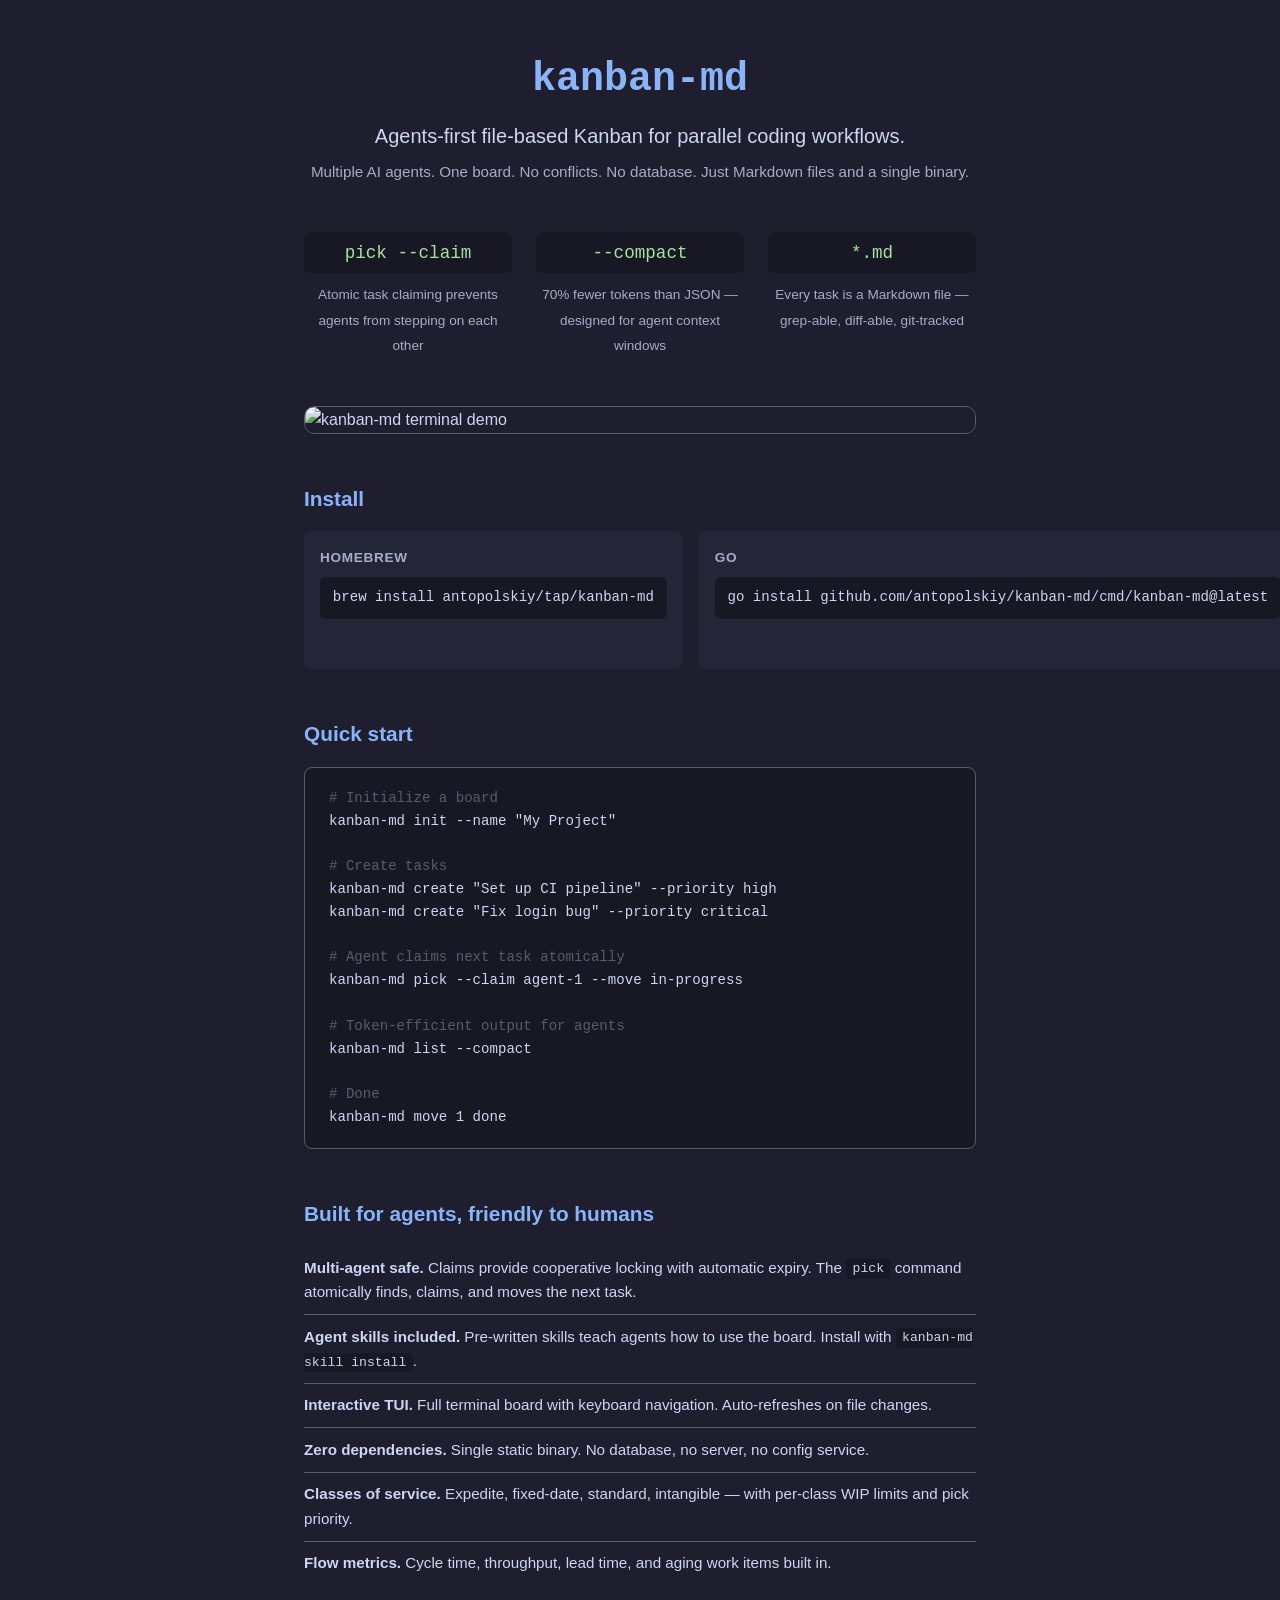
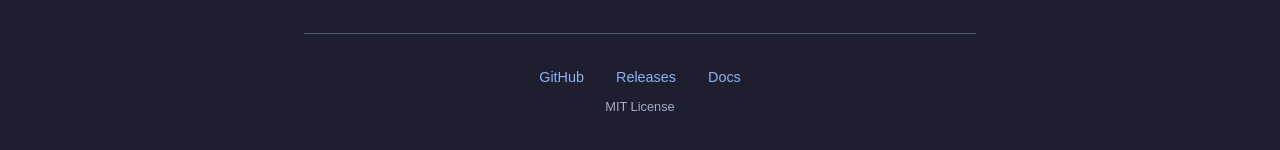
==== site/index.html @ ddca8ff3 "feat: add static landing page with GitHub Pages deployment Add a minimal static landing page (site/i" ====
<!DOCTYPE html>
<html lang="en">
<head>
  <meta charset="utf-8">
  <meta name="viewport" content="width=device-width, initial-scale=1">
  <title>kanban-md — Agents-first file-based Kanban</title>
  <meta name="description" content="A file-based Kanban CLI built for multi-agent workflows. Plain Markdown files, atomic claim operations, token-efficient output. No database, no server.">
  <meta property="og:title" content="kanban-md — Agents-first file-based Kanban">
  <meta property="og:description" content="A file-based Kanban CLI built for multi-agent workflows. Plain Markdown files, atomic claim operations, token-efficient output.">
  <meta property="og:type" content="website">
  <meta property="og:image" content="https://raw.githubusercontent.com/antopolskiy/kanban-md/main/assets/demo.gif">
  <link rel="stylesheet" href="style.css">
</head>
<body>
  <main>
    <section class="hero">
      <h1>kanban-md</h1>
      <p class="tagline">Agents-first file-based Kanban for parallel coding workflows.</p>
      <p class="sub">Multiple AI agents. One board. No conflicts. No database. Just Markdown files and a single binary.</p>
    </section>

    <section class="proof">
      <div class="proof-item">
        <code>pick --claim</code>
        <span>Atomic task claiming prevents agents from stepping on each other</span>
      </div>
      <div class="proof-item">
        <code>--compact</code>
        <span>70% fewer tokens than JSON — designed for agent context windows</span>
      </div>
      <div class="proof-item">
        <code>*.md</code>
        <span>Every task is a Markdown file — grep-able, diff-able, git-tracked</span>
      </div>
    </section>

    <section class="demo">
      <img src="https://raw.githubusercontent.com/antopolskiy/kanban-md/main/assets/demo.gif" alt="kanban-md terminal demo" loading="lazy">
    </section>

    <section class="install">
      <h2>Install</h2>
      <div class="install-methods">
        <div class="install-method">
          <h3>Homebrew</h3>
          <pre><code>brew install antopolskiy/tap/kanban-md</code></pre>
        </div>
        <div class="install-method">
          <h3>Go</h3>
          <pre><code>go install github.com/antopolskiy/kanban-md/cmd/kanban-md@latest</code></pre>
        </div>
        <div class="install-method">
          <h3>Binary</h3>
          <p><a href="https://github.com/antopolskiy/kanban-md/releases/latest">Download from Releases</a></p>
        </div>
      </div>
    </section>

    <section class="quickstart">
      <h2>Quick start</h2>
      <pre><code><span class="comment"># Initialize a board</span>
kanban-md init --name "My Project"

<span class="comment"># Create tasks</span>
kanban-md create "Set up CI pipeline" --priority high
kanban-md create "Fix login bug" --priority critical

<span class="comment"># Agent claims next task atomically</span>
kanban-md pick --claim agent-1 --move in-progress

<span class="comment"># Token-efficient output for agents</span>
kanban-md list --compact

<span class="comment"># Done</span>
kanban-md move 1 done</code></pre>
    </section>

    <section class="features">
      <h2>Built for agents, friendly to humans</h2>
      <ul>
        <li><strong>Multi-agent safe.</strong> Claims provide cooperative locking with automatic expiry. The <code>pick</code> command atomically finds, claims, and moves the next task.</li>
        <li><strong>Agent skills included.</strong> Pre-written skills teach agents how to use the board. Install with <code>kanban-md skill install</code>.</li>
        <li><strong>Interactive TUI.</strong> Full terminal board with keyboard navigation. Auto-refreshes on file changes.</li>
        <li><strong>Zero dependencies.</strong> Single static binary. No database, no server, no config service.</li>
        <li><strong>Classes of service.</strong> Expedite, fixed-date, standard, intangible — with per-class WIP limits and pick priority.</li>
        <li><strong>Flow metrics.</strong> Cycle time, throughput, lead time, and aging work items built in.</li>
      </ul>
    </section>

    <footer>
      <div class="links">
        <a href="https://github.com/antopolskiy/kanban-md">GitHub</a>
        <a href="https://github.com/antopolskiy/kanban-md/releases/latest">Releases</a>
        <a href="https://github.com/antopolskiy/kanban-md#commands">Docs</a>
      </div>
      <p class="license">MIT License</p>
    </footer>
  </main>
</body>
</html>
---- site/style.css ----
:root {
  --bg: #1e1e2e;
  --surface: #252538;
  --text: #cdd6f4;
  --text-dim: #a6adc8;
  --accent: #89b4fa;
  --accent-dim: #585b70;
  --green: #a6e3a1;
  --code-bg: #181825;
  --max-w: 720px;
}

* { margin: 0; padding: 0; box-sizing: border-box; }

body {
  font-family: -apple-system, BlinkMacSystemFont, "Segoe UI", Roboto, sans-serif;
  background: var(--bg);
  color: var(--text);
  line-height: 1.6;
}

main {
  max-width: var(--max-w);
  margin: 0 auto;
  padding: 3rem 1.5rem 2rem;
}

/* Hero */
.hero { text-align: center; margin-bottom: 3rem; }
.hero h1 {
  font-family: "JetBrains Mono", "SF Mono", "Fira Code", monospace;
  font-size: 2.5rem;
  color: var(--accent);
  margin-bottom: 0.5rem;
}
.tagline {
  font-size: 1.25rem;
  color: var(--text);
  margin-bottom: 0.5rem;
}
.sub {
  font-size: 0.95rem;
  color: var(--text-dim);
}

/* Proof strip */
.proof {
  display: flex;
  gap: 1.5rem;
  margin-bottom: 3rem;
}
.proof-item {
  flex: 1;
  text-align: center;
}
.proof-item code {
  display: block;
  font-family: "JetBrains Mono", "SF Mono", monospace;
  font-size: 1.1rem;
  color: var(--green);
  background: var(--code-bg);
  padding: 0.4rem 0.8rem;
  border-radius: 6px;
  margin-bottom: 0.5rem;
}
.proof-item span {
  font-size: 0.85rem;
  color: var(--text-dim);
}

/* Demo */
.demo {
  margin-bottom: 3rem;
  border-radius: 10px;
  overflow: hidden;
}
.demo img {
  width: 100%;
  display: block;
  border-radius: 10px;
  border: 1px solid var(--accent-dim);
}

/* Install */
.install { margin-bottom: 3rem; }
h2 {
  font-size: 1.3rem;
  color: var(--accent);
  margin-bottom: 1rem;
}
.install-methods {
  display: flex;
  gap: 1rem;
}
.install-method {
  flex: 1;
  background: var(--surface);
  border-radius: 8px;
  padding: 1rem;
}
.install-method h3 {
  font-size: 0.85rem;
  color: var(--text-dim);
  text-transform: uppercase;
  letter-spacing: 0.05em;
  margin-bottom: 0.5rem;
}
.install-method pre {
  background: var(--code-bg);
  padding: 0.6rem 0.8rem;
  border-radius: 6px;
  overflow-x: auto;
}
.install-method a {
  color: var(--accent);
  text-decoration: none;
}
.install-method a:hover { text-decoration: underline; }

/* Quickstart */
.quickstart { margin-bottom: 3rem; }
.quickstart pre {
  background: var(--code-bg);
  padding: 1.2rem 1.5rem;
  border-radius: 8px;
  overflow-x: auto;
  border: 1px solid var(--accent-dim);
}
code {
  font-family: "JetBrains Mono", "SF Mono", "Fira Code", monospace;
  font-size: 0.88rem;
  color: var(--text);
}
.comment { color: var(--accent-dim); }

/* Features */
.features { margin-bottom: 3rem; }
.features ul { list-style: none; }
.features li {
  padding: 0.6rem 0;
  border-bottom: 1px solid var(--accent-dim);
  font-size: 0.95rem;
}
.features li:last-child { border-bottom: none; }
.features strong { color: var(--text); }
.features code {
  background: var(--code-bg);
  padding: 0.15rem 0.4rem;
  border-radius: 4px;
  font-size: 0.82rem;
}

/* Footer */
footer {
  text-align: center;
  padding-top: 2rem;
  border-top: 1px solid var(--accent-dim);
}
.links {
  display: flex;
  justify-content: center;
  gap: 2rem;
  margin-bottom: 0.5rem;
}
.links a {
  color: var(--accent);
  text-decoration: none;
  font-size: 0.9rem;
}
.links a:hover { text-decoration: underline; }
.license {
  font-size: 0.8rem;
  color: var(--text-dim);
}

/* Responsive */
@media (max-width: 640px) {
  .hero h1 { font-size: 2rem; }
  .proof { flex-direction: column; gap: 1rem; }
  .install-methods { flex-direction: column; }
}
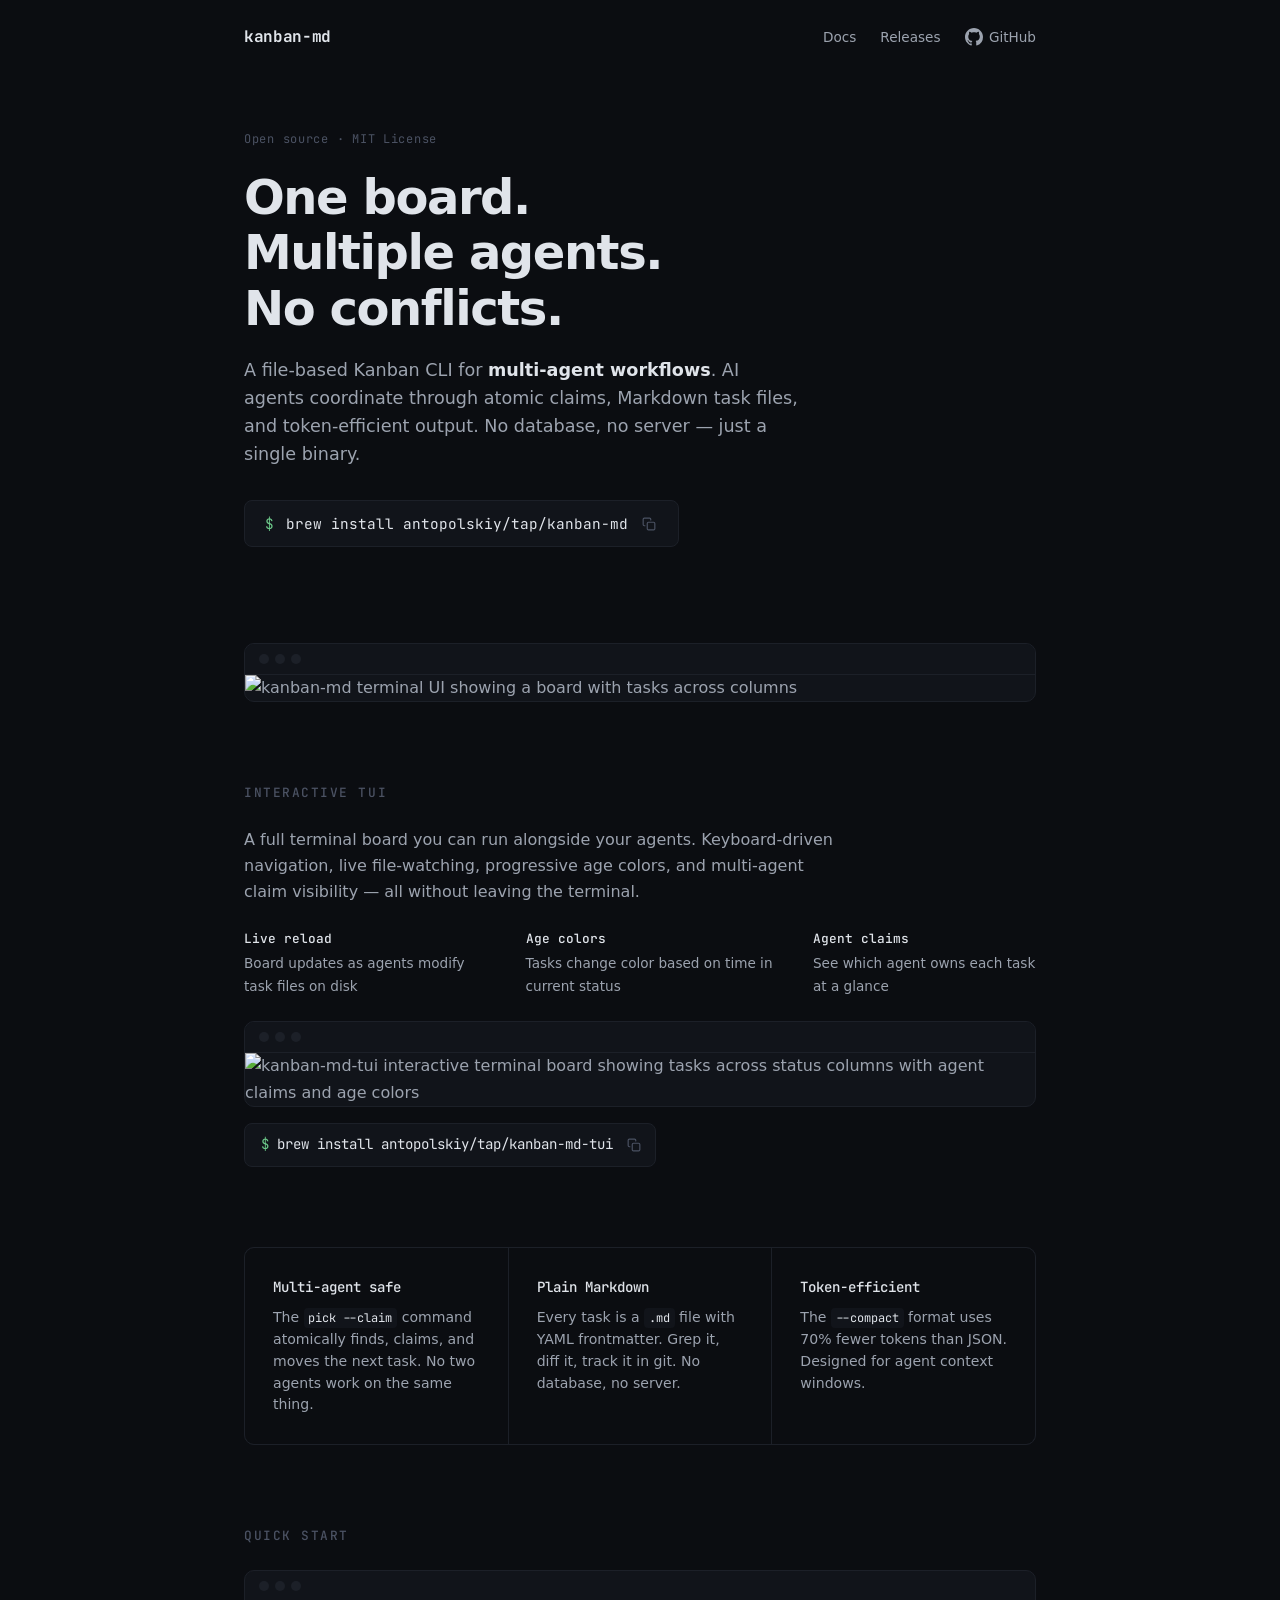
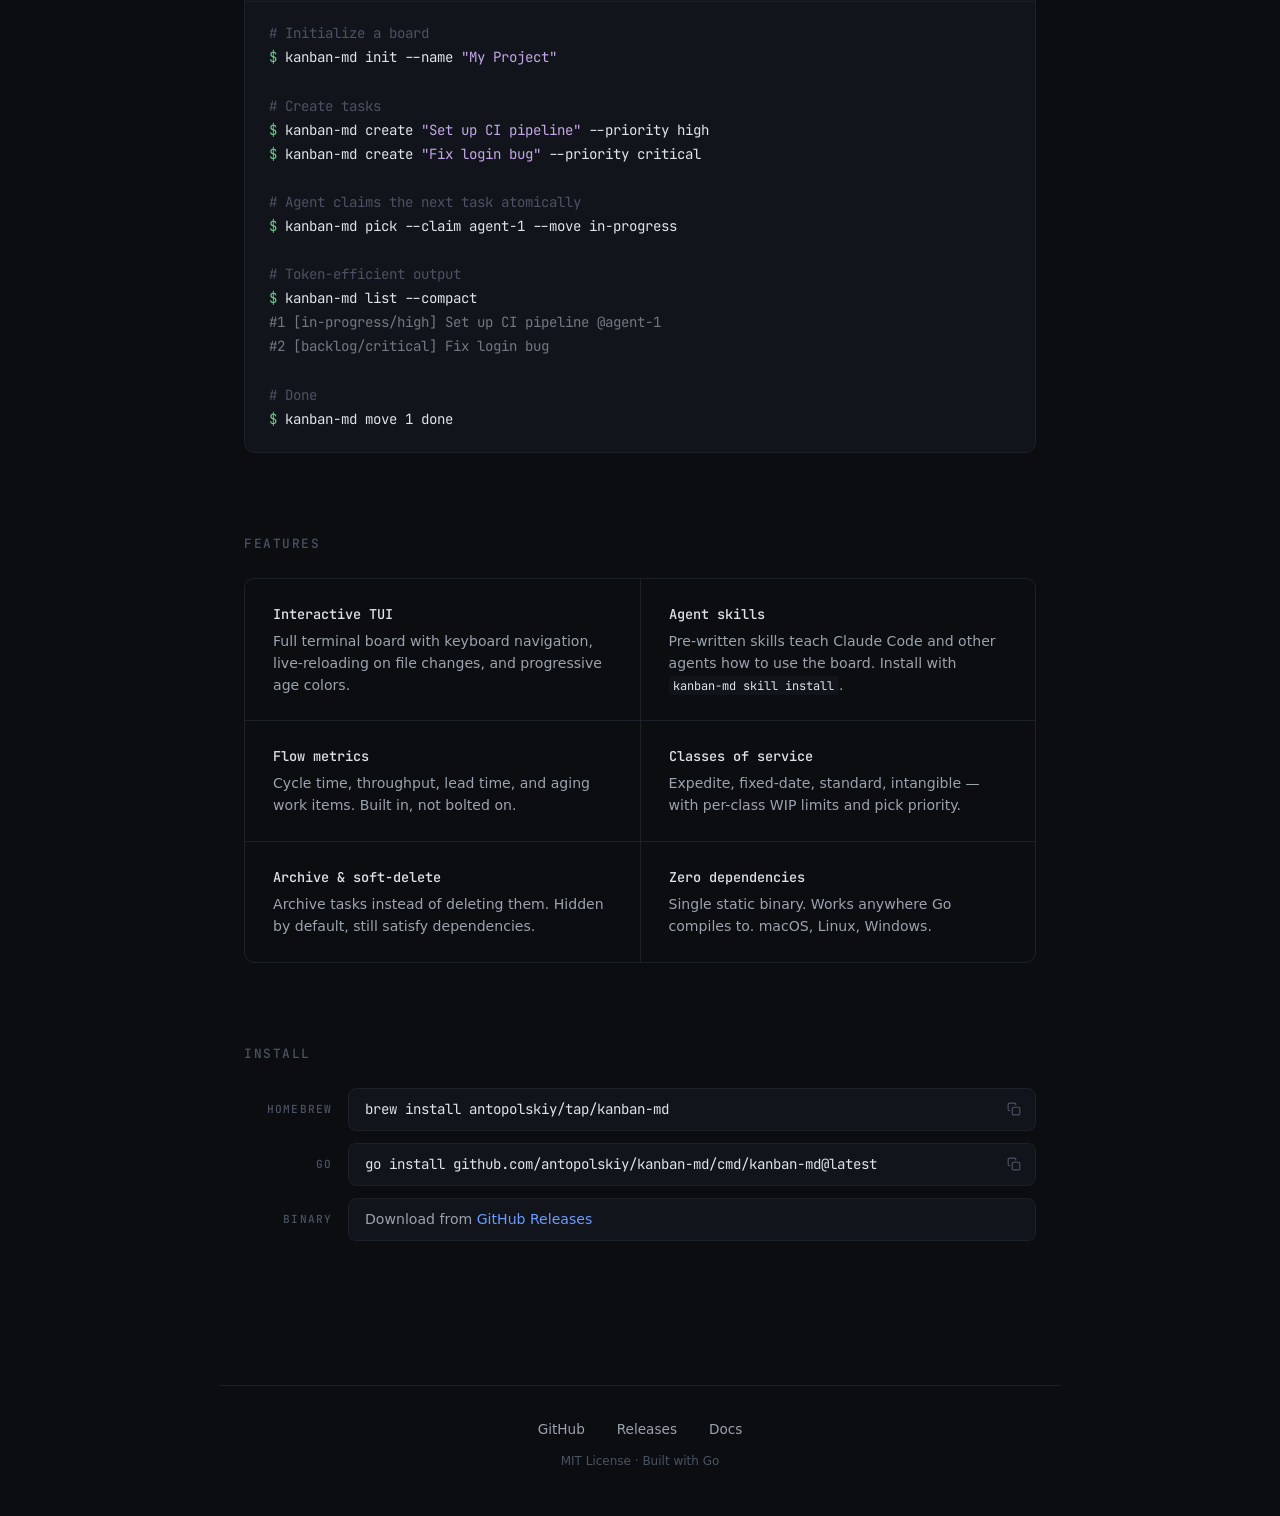
==== commit 41254871: "chore: regenerate TUI and CLI screenshots - Add reproducible screenshot scripts and showcase command" ====
--- a/site/index.html
+++ b/site/index.html
@@ -3,98 +3,220 @@
 <head>
   <meta charset="utf-8">
   <meta name="viewport" content="width=device-width, initial-scale=1">
-  <title>kanban-md — Agents-first file-based Kanban</title>
+  <title>kanban-md — File-based Kanban for AI agents and humans</title>
   <meta name="description" content="A file-based Kanban CLI built for multi-agent workflows. Plain Markdown files, atomic claim operations, token-efficient output. No database, no server.">
-  <meta property="og:title" content="kanban-md — Agents-first file-based Kanban">
+  <meta property="og:title" content="kanban-md — File-based Kanban for AI agents and humans">
   <meta property="og:description" content="A file-based Kanban CLI built for multi-agent workflows. Plain Markdown files, atomic claim operations, token-efficient output.">
   <meta property="og:type" content="website">
   <meta property="og:image" content="https://raw.githubusercontent.com/antopolskiy/kanban-md/main/assets/demo.gif">
+  <link rel="preconnect" href="https://fonts.googleapis.com">
+  <link rel="preconnect" href="https://fonts.gstatic.com" crossorigin>
+  <link href="https://fonts.googleapis.com/css2?family=JetBrains+Mono:wght@400;500;700&display=swap" rel="stylesheet">
   <link rel="stylesheet" href="style.css">
 </head>
 <body>
-  <main>
-    <section class="hero">
-      <h1>kanban-md</h1>
-      <p class="tagline">Agents-first file-based Kanban for parallel coding workflows.</p>
-      <p class="sub">Multiple AI agents. One board. No conflicts. No database. Just Markdown files and a single binary.</p>
-    </section>
-
-    <section class="proof">
-      <div class="proof-item">
-        <code>pick --claim</code>
-        <span>Atomic task claiming prevents agents from stepping on each other</span>
-      </div>
-      <div class="proof-item">
-        <code>--compact</code>
-        <span>70% fewer tokens than JSON — designed for agent context windows</span>
-      </div>
-      <div class="proof-item">
-        <code>*.md</code>
-        <span>Every task is a Markdown file — grep-able, diff-able, git-tracked</span>
-      </div>
-    </section>
-
-    <section class="demo">
-      <img src="https://raw.githubusercontent.com/antopolskiy/kanban-md/main/assets/demo.gif" alt="kanban-md terminal demo" loading="lazy">
-    </section>
-
-    <section class="install">
-      <h2>Install</h2>
-      <div class="install-methods">
-        <div class="install-method">
-          <h3>Homebrew</h3>
+
+<nav>
+  <a href="/" class="nav-logo">kanban-md</a>
+  <div class="nav-links">
+    <a href="https://github.com/antopolskiy/kanban-md#commands">Docs</a>
+    <a href="https://github.com/antopolskiy/kanban-md/releases/latest">Releases</a>
+    <a href="https://github.com/antopolskiy/kanban-md" class="nav-github">
+      <svg width="18" height="18" viewBox="0 0 16 16" fill="currentColor"><path d="M8 0C3.58 0 0 3.58 0 8c0 3.54 2.29 6.53 5.47 7.59.4.07.55-.17.55-.38 0-.19-.01-.82-.01-1.49-2.01.37-2.53-.49-2.69-.94-.09-.23-.48-.94-.82-1.13-.28-.15-.68-.52-.01-.53.63-.01 1.08.58 1.23.82.72 1.21 1.87.87 2.33.66.07-.52.28-.87.51-1.07-1.78-.2-3.64-.89-3.64-3.95 0-.87.31-1.59.82-2.15-.08-.2-.36-1.02.08-2.12 0 0 .67-.21 2.2.82.64-.18 1.32-.27 2-.27.68 0 1.36.09 2 .27 1.53-1.04 2.2-.82 2.2-.82.44 1.1.16 1.92.08 2.12.51.56.82 1.27.82 2.15 0 3.07-1.87 3.75-3.65 3.95.29.25.54.73.54 1.48 0 1.07-.01 1.93-.01 2.2 0 .21.15.46.55.38A8.013 8.013 0 0016 8c0-4.42-3.58-8-8-8z"/></svg>
+      GitHub
+    </a>
+  </div>
+</nav>
+
+<main>
+
+  <section class="hero">
+    <p class="hero-badge">Open source &middot; MIT License</p>
+    <h1>One board.<br>Multiple agents.<br>No conflicts.</h1>
+    <p class="hero-sub">A file-based Kanban CLI for <strong>multi-agent workflows</strong>. AI agents coordinate through atomic claims, Markdown task files, and token-efficient output. No database, no server &mdash; just a single binary.</p>
+    <div class="hero-install">
+      <div class="hero-cmd" data-copy="brew install antopolskiy/tap/kanban-md">
+        <span class="prompt">$</span> brew install antopolskiy/tap/kanban-md
+        <button class="copy-btn" onclick="copyCmd(this)" aria-label="Copy to clipboard">
+          <svg width="14" height="14" viewBox="0 0 24 24" fill="none" stroke="currentColor" stroke-width="2" stroke-linecap="round" stroke-linejoin="round"><rect x="9" y="9" width="13" height="13" rx="2"/><path d="M5 15H4a2 2 0 01-2-2V4a2 2 0 012-2h9a2 2 0 012 2v1"/></svg>
+        </button>
+      </div>
+    </div>
+  </section>
+
+  <section class="demo">
+    <div class="demo-window">
+      <div class="demo-titlebar">
+        <span class="demo-dot"></span>
+        <span class="demo-dot"></span>
+        <span class="demo-dot"></span>
+      </div>
+      <img src="https://raw.githubusercontent.com/antopolskiy/kanban-md/main/assets/demo.gif" alt="kanban-md terminal UI showing a board with tasks across columns" loading="lazy">
+    </div>
+  </section>
+
+  <section class="tui-section">
+    <h2>Interactive TUI</h2>
+    <p class="tui-desc">A full terminal board you can run alongside your agents. Keyboard-driven navigation, live file-watching, progressive age colors, and multi-agent claim visibility &mdash; all without leaving the terminal.</p>
+    <div class="tui-highlights">
+      <div class="tui-hl">
+        <span class="tui-hl-label">Live reload</span>
+        <span>Board updates as agents modify task files on disk</span>
+      </div>
+      <div class="tui-hl">
+        <span class="tui-hl-label">Age colors</span>
+        <span>Tasks change color based on time in current status</span>
+      </div>
+      <div class="tui-hl">
+        <span class="tui-hl-label">Agent claims</span>
+        <span>See which agent owns each task at a glance</span>
+      </div>
+    </div>
+    <div class="demo-window tui-screenshot">
+      <div class="demo-titlebar">
+        <span class="demo-dot"></span>
+        <span class="demo-dot"></span>
+        <span class="demo-dot"></span>
+      </div>
+      <img src="https://raw.githubusercontent.com/antopolskiy/kanban-md/main/assets/tui-screenshot.png" alt="kanban-md-tui interactive terminal board showing tasks across status columns with agent claims and age colors" loading="lazy">
+    </div>
+    <div class="tui-install">
+      <div class="install-cmd" data-copy="brew install antopolskiy/tap/kanban-md-tui">
+        <pre><code><span class="prompt">$</span> brew install antopolskiy/tap/kanban-md-tui</code></pre>
+        <button class="copy-btn" onclick="copyCmd(this)" aria-label="Copy to clipboard">
+          <svg width="14" height="14" viewBox="0 0 24 24" fill="none" stroke="currentColor" stroke-width="2" stroke-linecap="round" stroke-linejoin="round"><rect x="9" y="9" width="13" height="13" rx="2"/><path d="M5 15H4a2 2 0 01-2-2V4a2 2 0 012-2h9a2 2 0 012 2v1"/></svg>
+        </button>
+      </div>
+    </div>
+  </section>
+
+  <section class="pillars">
+    <div class="pillar">
+      <h3>Multi-agent safe</h3>
+      <p>The <code>pick --claim</code> command atomically finds, claims, and moves the next task. No two agents work on the same thing.</p>
+    </div>
+    <div class="pillar">
+      <h3>Plain Markdown</h3>
+      <p>Every task is a <code>.md</code> file with YAML frontmatter. Grep it, diff it, track it in git. No database, no server.</p>
+    </div>
+    <div class="pillar">
+      <h3>Token-efficient</h3>
+      <p>The <code>--compact</code> format uses 70% fewer tokens than JSON. Designed for agent context windows.</p>
+    </div>
+  </section>
+
+  <section class="quickstart">
+    <h2>Quick start</h2>
+    <div class="terminal">
+      <div class="terminal-titlebar">
+        <span class="demo-dot"></span>
+        <span class="demo-dot"></span>
+        <span class="demo-dot"></span>
+      </div>
+      <pre><code><span class="c"># Initialize a board</span>
+<span class="prompt">$</span> kanban-md init --name <span class="s">"My Project"</span>
+
+<span class="c"># Create tasks</span>
+<span class="prompt">$</span> kanban-md create <span class="s">"Set up CI pipeline"</span> --priority high
+<span class="prompt">$</span> kanban-md create <span class="s">"Fix login bug"</span> --priority critical
+
+<span class="c"># Agent claims the next task atomically</span>
+<span class="prompt">$</span> kanban-md pick --claim agent-1 --move in-progress
+
+<span class="c"># Token-efficient output</span>
+<span class="prompt">$</span> kanban-md list --compact
+<span class="o">#1 [in-progress/high] Set up CI pipeline @agent-1</span>
+<span class="o">#2 [backlog/critical] Fix login bug</span>
+
+<span class="c"># Done</span>
+<span class="prompt">$</span> kanban-md move 1 done</code></pre>
+    </div>
+  </section>
+
+  <section class="features">
+    <h2>Features</h2>
+    <div class="feature-grid">
+      <div class="feature">
+        <h3>Interactive TUI</h3>
+        <p>Full terminal board with keyboard navigation, live-reloading on file changes, and progressive age colors.</p>
+      </div>
+      <div class="feature">
+        <h3>Agent skills</h3>
+        <p>Pre-written skills teach Claude Code and other agents how to use the board. Install with <code>kanban-md skill install</code>.</p>
+      </div>
+      <div class="feature">
+        <h3>Flow metrics</h3>
+        <p>Cycle time, throughput, lead time, and aging work items. Built in, not bolted on.</p>
+      </div>
+      <div class="feature">
+        <h3>Classes of service</h3>
+        <p>Expedite, fixed-date, standard, intangible — with per-class WIP limits and pick priority.</p>
+      </div>
+      <div class="feature">
+        <h3>Archive &amp; soft-delete</h3>
+        <p>Archive tasks instead of deleting them. Hidden by default, still satisfy dependencies.</p>
+      </div>
+      <div class="feature">
+        <h3>Zero dependencies</h3>
+        <p>Single static binary. Works anywhere Go compiles to. macOS, Linux, Windows.</p>
+      </div>
+    </div>
+  </section>
+
+  <section class="install">
+    <h2>Install</h2>
+    <div class="install-stack">
+      <div class="install-row">
+        <span class="install-label">Homebrew</span>
+        <div class="install-cmd" data-copy="brew install antopolskiy/tap/kanban-md">
           <pre><code>brew install antopolskiy/tap/kanban-md</code></pre>
+          <button class="copy-btn" onclick="copyCmd(this)" aria-label="Copy to clipboard">
+            <svg width="14" height="14" viewBox="0 0 24 24" fill="none" stroke="currentColor" stroke-width="2" stroke-linecap="round" stroke-linejoin="round"><rect x="9" y="9" width="13" height="13" rx="2"/><path d="M5 15H4a2 2 0 01-2-2V4a2 2 0 012-2h9a2 2 0 012 2v1"/></svg>
+          </button>
         </div>
-        <div class="install-method">
-          <h3>Go</h3>
+      </div>
+      <div class="install-row">
+        <span class="install-label">Go</span>
+        <div class="install-cmd" data-copy="go install github.com/antopolskiy/kanban-md/cmd/kanban-md@latest">
           <pre><code>go install github.com/antopolskiy/kanban-md/cmd/kanban-md@latest</code></pre>
+          <button class="copy-btn" onclick="copyCmd(this)" aria-label="Copy to clipboard">
+            <svg width="14" height="14" viewBox="0 0 24 24" fill="none" stroke="currentColor" stroke-width="2" stroke-linecap="round" stroke-linejoin="round"><rect x="9" y="9" width="13" height="13" rx="2"/><path d="M5 15H4a2 2 0 01-2-2V4a2 2 0 012-2h9a2 2 0 012 2v1"/></svg>
+          </button>
         </div>
-        <div class="install-method">
-          <h3>Binary</h3>
-          <p><a href="https://github.com/antopolskiy/kanban-md/releases/latest">Download from Releases</a></p>
+      </div>
+      <div class="install-row">
+        <span class="install-label">Binary</span>
+        <div class="install-cmd">
+          <p>Download from <a href="https://github.com/antopolskiy/kanban-md/releases/latest">GitHub Releases</a></p>
         </div>
       </div>
-    </section>
-
-    <section class="quickstart">
-      <h2>Quick start</h2>
-      <pre><code><span class="comment"># Initialize a board</span>
-kanban-md init --name "My Project"
-
-<span class="comment"># Create tasks</span>
-kanban-md create "Set up CI pipeline" --priority high
-kanban-md create "Fix login bug" --priority critical
-
-<span class="comment"># Agent claims next task atomically</span>
-kanban-md pick --claim agent-1 --move in-progress
-
-<span class="comment"># Token-efficient output for agents</span>
-kanban-md list --compact
-
-<span class="comment"># Done</span>
-kanban-md move 1 done</code></pre>
-    </section>
-
-    <section class="features">
-      <h2>Built for agents, friendly to humans</h2>
-      <ul>
-        <li><strong>Multi-agent safe.</strong> Claims provide cooperative locking with automatic expiry. The <code>pick</code> command atomically finds, claims, and moves the next task.</li>
-        <li><strong>Agent skills included.</strong> Pre-written skills teach agents how to use the board. Install with <code>kanban-md skill install</code>.</li>
-        <li><strong>Interactive TUI.</strong> Full terminal board with keyboard navigation. Auto-refreshes on file changes.</li>
-        <li><strong>Zero dependencies.</strong> Single static binary. No database, no server, no config service.</li>
-        <li><strong>Classes of service.</strong> Expedite, fixed-date, standard, intangible — with per-class WIP limits and pick priority.</li>
-        <li><strong>Flow metrics.</strong> Cycle time, throughput, lead time, and aging work items built in.</li>
-      </ul>
-    </section>
-
-    <footer>
-      <div class="links">
-        <a href="https://github.com/antopolskiy/kanban-md">GitHub</a>
-        <a href="https://github.com/antopolskiy/kanban-md/releases/latest">Releases</a>
-        <a href="https://github.com/antopolskiy/kanban-md#commands">Docs</a>
-      </div>
-      <p class="license">MIT License</p>
-    </footer>
-  </main>
+    </div>
+  </section>
+
+</main>
+
+<footer>
+  <div class="footer-links">
+    <a href="https://github.com/antopolskiy/kanban-md">GitHub</a>
+    <a href="https://github.com/antopolskiy/kanban-md/releases/latest">Releases</a>
+    <a href="https://github.com/antopolskiy/kanban-md#commands">Docs</a>
+  </div>
+  <p class="footer-license">MIT License &middot; Built with Go</p>
+</footer>
+
+<script>
+function copyCmd(btn) {
+  var text = btn.parentElement.getAttribute('data-copy');
+  navigator.clipboard.writeText(text).then(function() {
+    btn.classList.add('copied');
+    btn.innerHTML = '<svg width="14" height="14" viewBox="0 0 24 24" fill="none" stroke="currentColor" stroke-width="2" stroke-linecap="round" stroke-linejoin="round"><polyline points="20 6 9 17 4 12"/></svg>';
+    setTimeout(function() {
+      btn.classList.remove('copied');
+      btn.innerHTML = '<svg width="14" height="14" viewBox="0 0 24 24" fill="none" stroke="currentColor" stroke-width="2" stroke-linecap="round" stroke-linejoin="round"><rect x="9" y="9" width="13" height="13" rx="2"/><path d="M5 15H4a2 2 0 01-2-2V4a2 2 0 012-2h9a2 2 0 012 2v1"/></svg>';
+    }, 1500);
+  });
+}
+</script>
+
 </body>
 </html>
--- a/site/style.css
+++ b/site/style.css
@@ -1,181 +1,470 @@
+/* ─── Palette ─── */
 :root {
-  --bg: #1e1e2e;
-  --surface: #252538;
-  --text: #cdd6f4;
-  --text-dim: #a6adc8;
-  --accent: #89b4fa;
-  --accent-dim: #585b70;
-  --green: #a6e3a1;
-  --code-bg: #181825;
-  --max-w: 720px;
-}
-
-* { margin: 0; padding: 0; box-sizing: border-box; }
+  --bg:         #0b0d11;
+  --bg-raised:  #11141a;
+  --border:     #1c2028;
+  --text:       #9ca3af;
+  --text-bright:#e0e4ea;
+  --accent:     #6d9cff;
+  --green:      #6ecb8b;
+  --string:     #c4a7e7;
+  --dim:        #4b5263;
+  --mono:       "JetBrains Mono", "SF Mono", "Fira Code", ui-monospace, monospace;
+  --sans:       -apple-system, BlinkMacSystemFont, "Segoe UI", system-ui, sans-serif;
+  --max-w:      840px;
+}
+
+/* ─── Reset ─── */
+*, *::before, *::after { margin: 0; padding: 0; box-sizing: border-box; }
+
+/* ─── Base ─── */
+html { scroll-behavior: smooth; }
 
 body {
-  font-family: -apple-system, BlinkMacSystemFont, "Segoe UI", Roboto, sans-serif;
+  font-family: var(--sans);
   background: var(--bg);
   color: var(--text);
-  line-height: 1.6;
-}
-
+  line-height: 1.65;
+  -webkit-font-smoothing: antialiased;
+}
+
+a {
+  color: var(--accent);
+  text-decoration: none;
+}
+a:hover { text-decoration: underline; }
+
+code {
+  font-family: var(--mono);
+  font-size: 0.85em;
+  color: var(--text-bright);
+  background: var(--bg-raised);
+  padding: 0.15em 0.4em;
+  border-radius: 4px;
+}
+
+pre code {
+  background: none;
+  padding: 0;
+  font-size: 0.88rem;
+}
+
+/* ─── Nav ─── */
+nav {
+  display: flex;
+  align-items: center;
+  justify-content: space-between;
+  max-width: var(--max-w);
+  margin: 0 auto;
+  padding: 1.5rem 1.5rem 0;
+}
+
+.nav-logo {
+  font-family: var(--mono);
+  font-size: 1rem;
+  font-weight: 700;
+  color: var(--text-bright);
+  text-decoration: none;
+  letter-spacing: -0.02em;
+}
+.nav-logo:hover { color: var(--accent); text-decoration: none; }
+
+.nav-links {
+  display: flex;
+  align-items: center;
+  gap: 1.5rem;
+}
+.nav-links a {
+  font-size: 0.85rem;
+  color: var(--text);
+}
+.nav-links a:hover { color: var(--text-bright); text-decoration: none; }
+
+.nav-github {
+  display: inline-flex;
+  align-items: center;
+  gap: 0.4rem;
+}
+
+/* ─── Main ─── */
 main {
   max-width: var(--max-w);
   margin: 0 auto;
-  padding: 3rem 1.5rem 2rem;
-}
-
-/* Hero */
-.hero { text-align: center; margin-bottom: 3rem; }
+  padding: 0 1.5rem 4rem;
+}
+
+section { margin-bottom: 5rem; }
+
+h2 {
+  font-family: var(--mono);
+  font-size: 0.8rem;
+  font-weight: 500;
+  color: var(--dim);
+  text-transform: uppercase;
+  letter-spacing: 0.12em;
+  margin-bottom: 1.5rem;
+}
+
+/* ─── Hero ─── */
+.hero {
+  padding-top: 5rem;
+  padding-bottom: 1rem;
+}
+
+.hero-badge {
+  font-family: var(--mono);
+  font-size: 0.75rem;
+  color: var(--dim);
+  letter-spacing: 0.06em;
+  margin-bottom: 1.25rem;
+}
+
 .hero h1 {
-  font-family: "JetBrains Mono", "SF Mono", "Fira Code", monospace;
-  font-size: 2.5rem;
-  color: var(--accent);
-  margin-bottom: 0.5rem;
-}
-.tagline {
-  font-size: 1.25rem;
-  color: var(--text);
-  margin-bottom: 0.5rem;
-}
-.sub {
-  font-size: 0.95rem;
-  color: var(--text-dim);
-}
-
-/* Proof strip */
-.proof {
-  display: flex;
-  gap: 1.5rem;
-  margin-bottom: 3rem;
-}
-.proof-item {
-  flex: 1;
-  text-align: center;
-}
-.proof-item code {
-  display: block;
-  font-family: "JetBrains Mono", "SF Mono", monospace;
+  font-family: var(--sans);
+  font-size: clamp(2rem, 5vw, 3rem);
+  font-weight: 700;
+  color: var(--text-bright);
+  line-height: 1.15;
+  letter-spacing: -0.03em;
+  margin-bottom: 1.25rem;
+}
+
+.hero-sub {
   font-size: 1.1rem;
+  color: var(--text);
+  line-height: 1.6;
+  max-width: 560px;
+  margin-bottom: 2rem;
+}
+
+.hero-install {
+  display: inline-block;
+}
+
+.hero-cmd {
+  font-family: var(--mono);
+  font-size: 0.9rem;
+  color: var(--text-bright);
+  background: var(--bg-raised);
+  border: 1px solid var(--border);
+  padding: 0.65rem 1.25rem;
+  border-radius: 8px;
+  display: inline-flex;
+  align-items: center;
+  gap: 0.75rem;
+}
+
+.hero-cmd .prompt {
   color: var(--green);
-  background: var(--code-bg);
-  padding: 0.4rem 0.8rem;
-  border-radius: 6px;
-  margin-bottom: 0.5rem;
-}
-.proof-item span {
-  font-size: 0.85rem;
-  color: var(--text-dim);
-}
-
-/* Demo */
-.demo {
-  margin-bottom: 3rem;
+  user-select: none;
+}
+
+.hero-sub strong {
+  color: var(--text-bright);
+  font-weight: 600;
+}
+
+/* ─── Copy button ─── */
+.copy-btn {
+  background: none;
+  border: none;
+  color: var(--dim);
+  cursor: pointer;
+  padding: 2px;
+  display: inline-flex;
+  align-items: center;
+  border-radius: 4px;
+  transition: color 0.15s;
+  flex-shrink: 0;
+}
+.copy-btn:hover { color: var(--text-bright); }
+.copy-btn.copied { color: var(--green); }
+
+/* ─── Demo ─── */
+.demo { margin-bottom: 5rem; }
+
+.demo-window {
+  background: var(--bg-raised);
+  border: 1px solid var(--border);
   border-radius: 10px;
   overflow: hidden;
 }
+
+.demo-titlebar {
+  display: flex;
+  gap: 6px;
+  padding: 10px 14px;
+  background: var(--bg-raised);
+  border-bottom: 1px solid var(--border);
+}
+
+.demo-dot {
+  width: 10px;
+  height: 10px;
+  border-radius: 50%;
+  background: var(--border);
+}
+
 .demo img {
   width: 100%;
   display: block;
+}
+
+/* ─── Pillars ─── */
+.pillars {
+  display: grid;
+  grid-template-columns: repeat(3, 1fr);
+  gap: 1px;
+  background: var(--border);
+  border: 1px solid var(--border);
   border-radius: 10px;
-  border: 1px solid var(--accent-dim);
-}
-
-/* Install */
-.install { margin-bottom: 3rem; }
-h2 {
-  font-size: 1.3rem;
-  color: var(--accent);
+  overflow: hidden;
+}
+
+.pillar {
+  background: var(--bg);
+  padding: 1.75rem;
+}
+
+.pillar h3 {
+  font-family: var(--mono);
+  font-size: 0.88rem;
+  font-weight: 500;
+  color: var(--text-bright);
+  margin-bottom: 0.5rem;
+}
+
+.pillar p {
+  font-size: 0.88rem;
+  color: var(--text);
+  line-height: 1.55;
+}
+
+/* ─── TUI Section ─── */
+.tui-desc {
+  font-size: 1rem;
+  color: var(--text);
+  line-height: 1.6;
+  max-width: 600px;
+  margin-bottom: 1.5rem;
+}
+
+.tui-highlights {
+  display: flex;
+  gap: 2rem;
+  margin-bottom: 1.5rem;
+}
+
+.tui-hl {
+  display: flex;
+  flex-direction: column;
+  gap: 0.2rem;
+  font-size: 0.85rem;
+}
+
+.tui-hl-label {
+  font-family: var(--mono);
+  font-weight: 500;
+  color: var(--text-bright);
+  font-size: 0.8rem;
+}
+
+.tui-hl span:last-child {
+  color: var(--text);
+}
+
+.tui-screenshot {
   margin-bottom: 1rem;
 }
-.install-methods {
-  display: flex;
+
+.tui-screenshot img {
+  width: 100%;
+  display: block;
+}
+
+.tui-install {
+  display: inline-block;
+}
+
+.tui-install .install-cmd {
+  font-family: var(--mono);
+  font-size: 0.88rem;
+}
+
+.tui-install .prompt {
+  color: var(--green);
+  user-select: none;
+}
+
+/* ─── Terminal / Quickstart ─── */
+.terminal {
+  background: var(--bg-raised);
+  border: 1px solid var(--border);
+  border-radius: 10px;
+  overflow: hidden;
+}
+
+.terminal-titlebar {
+  display: flex;
+  gap: 6px;
+  padding: 10px 14px;
+  border-bottom: 1px solid var(--border);
+}
+
+.terminal pre {
+  padding: 1.25rem 1.5rem;
+  overflow-x: auto;
+  line-height: 1.7;
+}
+
+.terminal .prompt {
+  color: var(--green);
+  user-select: none;
+}
+
+.terminal .c {
+  color: var(--dim);
+}
+
+.terminal .s {
+  color: var(--string);
+}
+
+.terminal .o {
+  color: var(--text);
+  opacity: 0.7;
+}
+
+/* ─── Features ─── */
+.feature-grid {
+  display: grid;
+  grid-template-columns: repeat(2, 1fr);
+  gap: 1px;
+  background: var(--border);
+  border: 1px solid var(--border);
+  border-radius: 10px;
+  overflow: hidden;
+}
+
+.feature {
+  background: var(--bg);
+  padding: 1.5rem 1.75rem;
+}
+
+.feature h3 {
+  font-family: var(--mono);
+  font-size: 0.85rem;
+  font-weight: 500;
+  color: var(--text-bright);
+  margin-bottom: 0.35rem;
+}
+
+.feature p {
+  font-size: 0.88rem;
+  line-height: 1.55;
+}
+
+/* ─── Install ─── */
+.install-stack {
+  display: flex;
+  flex-direction: column;
+  gap: 0.75rem;
+}
+
+.install-row {
+  display: flex;
+  align-items: center;
   gap: 1rem;
 }
-.install-method {
+
+.install-label {
+  font-family: var(--mono);
+  font-size: 0.7rem;
+  font-weight: 500;
+  color: var(--dim);
+  text-transform: uppercase;
+  letter-spacing: 0.1em;
+  width: 5.5rem;
+  flex-shrink: 0;
+  text-align: right;
+}
+
+.install-cmd {
   flex: 1;
-  background: var(--surface);
+  display: flex;
+  align-items: center;
+  background: var(--bg-raised);
+  border: 1px solid var(--border);
   border-radius: 8px;
-  padding: 1rem;
-}
-.install-method h3 {
-  font-size: 0.85rem;
-  color: var(--text-dim);
-  text-transform: uppercase;
-  letter-spacing: 0.05em;
-  margin-bottom: 0.5rem;
-}
-.install-method pre {
-  background: var(--code-bg);
-  padding: 0.6rem 0.8rem;
-  border-radius: 6px;
+  padding: 0.55rem 0.75rem 0.55rem 1rem;
+  gap: 0.75rem;
+}
+
+.install-cmd pre {
+  flex: 1;
   overflow-x: auto;
 }
-.install-method a {
-  color: var(--accent);
-  text-decoration: none;
-}
-.install-method a:hover { text-decoration: underline; }
-
-/* Quickstart */
-.quickstart { margin-bottom: 3rem; }
-.quickstart pre {
-  background: var(--code-bg);
-  padding: 1.2rem 1.5rem;
-  border-radius: 8px;
-  overflow-x: auto;
-  border: 1px solid var(--accent-dim);
-}
-code {
-  font-family: "JetBrains Mono", "SF Mono", "Fira Code", monospace;
-  font-size: 0.88rem;
-  color: var(--text);
-}
-.comment { color: var(--accent-dim); }
-
-/* Features */
-.features { margin-bottom: 3rem; }
-.features ul { list-style: none; }
-.features li {
-  padding: 0.6rem 0;
-  border-bottom: 1px solid var(--accent-dim);
-  font-size: 0.95rem;
-}
-.features li:last-child { border-bottom: none; }
-.features strong { color: var(--text); }
-.features code {
-  background: var(--code-bg);
-  padding: 0.15rem 0.4rem;
-  border-radius: 4px;
-  font-size: 0.82rem;
-}
-
-/* Footer */
+
+.install-cmd p {
+  font-size: 0.88rem;
+  flex: 1;
+}
+
+/* ─── Footer ─── */
 footer {
+  max-width: var(--max-w);
+  margin: 0 auto;
+  padding: 2rem 1.5rem 3rem;
+  border-top: 1px solid var(--border);
   text-align: center;
-  padding-top: 2rem;
-  border-top: 1px solid var(--accent-dim);
-}
-.links {
+}
+
+.footer-links {
   display: flex;
   justify-content: center;
   gap: 2rem;
-  margin-bottom: 0.5rem;
-}
-.links a {
-  color: var(--accent);
-  text-decoration: none;
-  font-size: 0.9rem;
-}
-.links a:hover { text-decoration: underline; }
-.license {
-  font-size: 0.8rem;
-  color: var(--text-dim);
-}
-
-/* Responsive */
-@media (max-width: 640px) {
-  .hero h1 { font-size: 2rem; }
-  .proof { flex-direction: column; gap: 1rem; }
-  .install-methods { flex-direction: column; }
-}
+  margin-bottom: 0.75rem;
+}
+
+.footer-links a {
+  font-size: 0.85rem;
+  color: var(--text);
+}
+.footer-links a:hover { color: var(--text-bright); }
+
+.footer-license {
+  font-size: 0.75rem;
+  color: var(--dim);
+}
+
+/* ─── Responsive ─── */
+@media (max-width: 700px) {
+  .hero { padding-top: 3.5rem; }
+  .hero h1 { font-size: 1.75rem; }
+
+  .pillars {
+    grid-template-columns: 1fr;
+  }
+
+  .feature-grid {
+    grid-template-columns: 1fr;
+  }
+
+  .tui-highlights {
+    flex-direction: column;
+    gap: 1rem;
+  }
+
+  .install-row {
+    flex-direction: column;
+    align-items: stretch;
+    gap: 0.35rem;
+  }
+
+  .install-label {
+    text-align: left;
+    width: auto;
+  }
+
+  section { margin-bottom: 3.5rem; }
+}
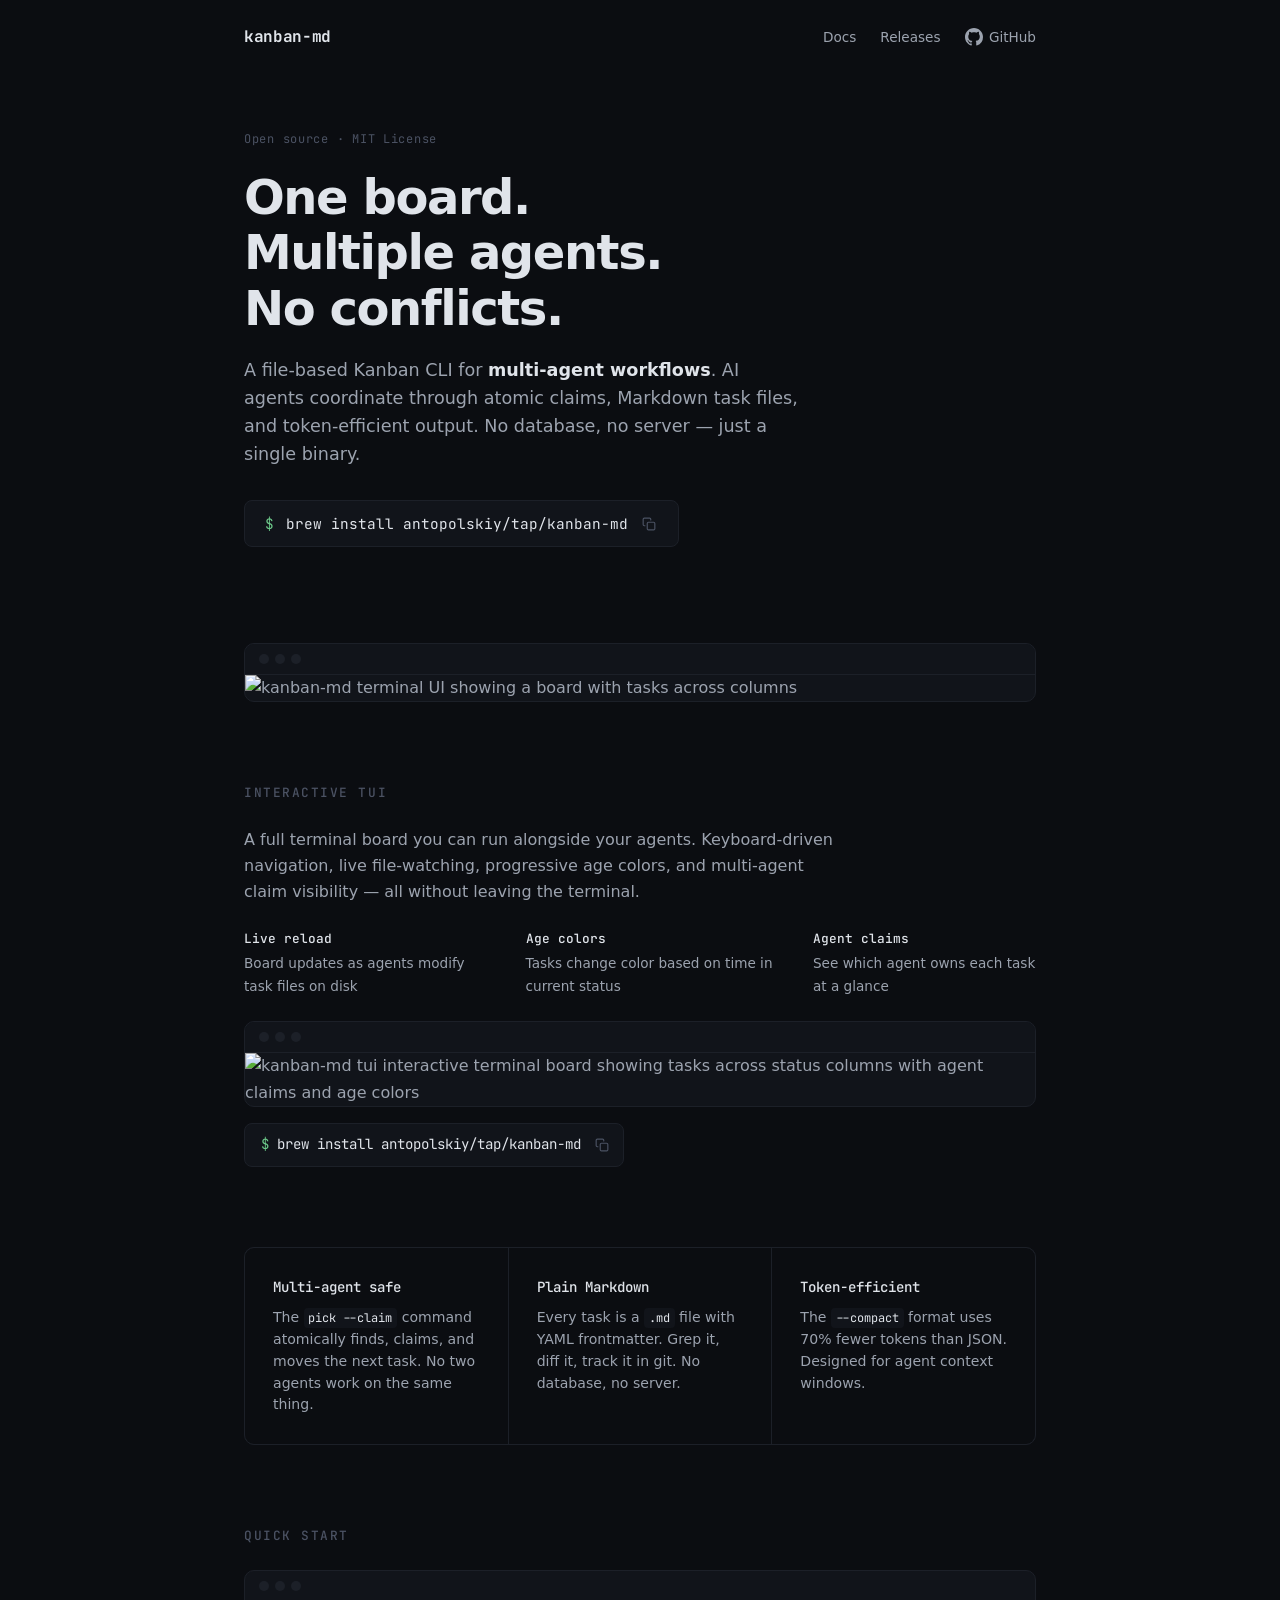
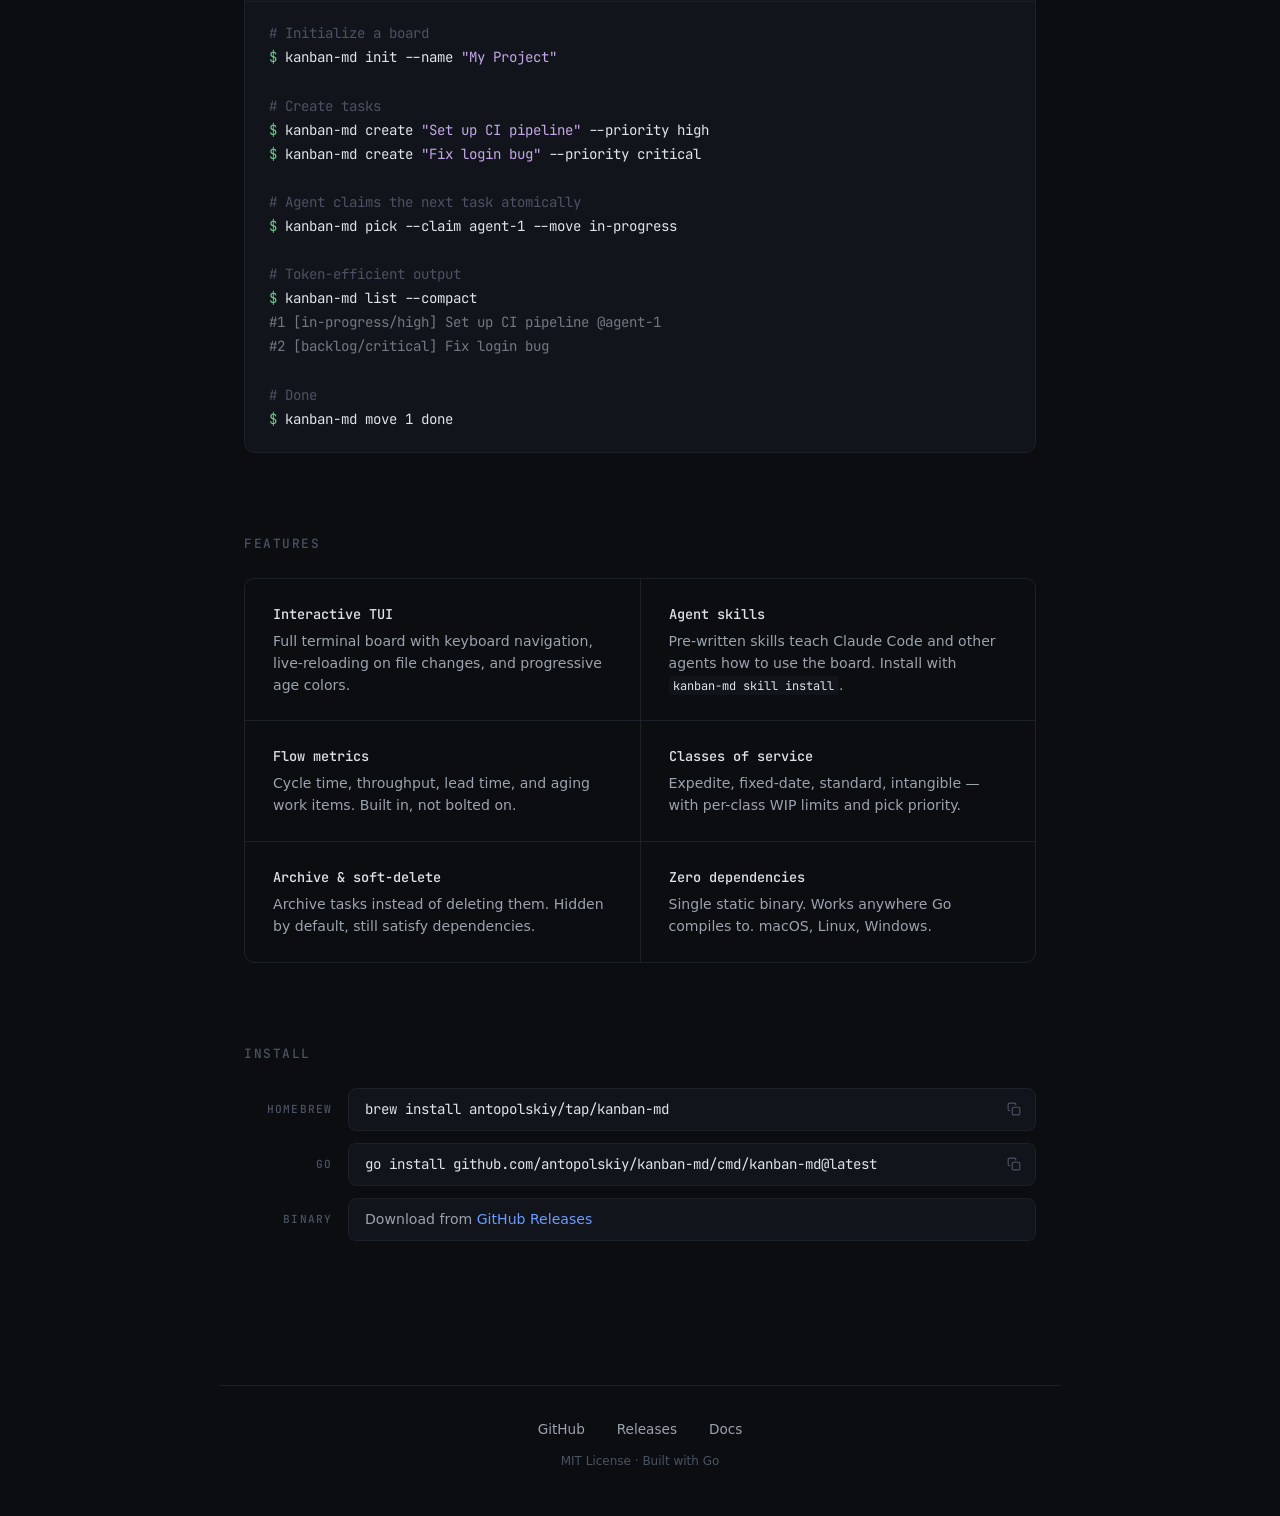
==== commit bdf37eab: "chore: remove standalone kanban-md-tui from release artifacts The TUI was repackaged as `kanban-md t" ====
--- a/site/index.html
+++ b/site/index.html
@@ -78,11 +78,11 @@
         <span class="demo-dot"></span>
         <span class="demo-dot"></span>
       </div>
-      <img src="https://raw.githubusercontent.com/antopolskiy/kanban-md/main/assets/tui-screenshot.png" alt="kanban-md-tui interactive terminal board showing tasks across status columns with agent claims and age colors" loading="lazy">
+      <img src="https://raw.githubusercontent.com/antopolskiy/kanban-md/main/assets/tui-screenshot.png" alt="kanban-md tui interactive terminal board showing tasks across status columns with agent claims and age colors" loading="lazy">
     </div>
     <div class="tui-install">
-      <div class="install-cmd" data-copy="brew install antopolskiy/tap/kanban-md-tui">
-        <pre><code><span class="prompt">$</span> brew install antopolskiy/tap/kanban-md-tui</code></pre>
+      <div class="install-cmd" data-copy="brew install antopolskiy/tap/kanban-md">
+        <pre><code><span class="prompt">$</span> brew install antopolskiy/tap/kanban-md</code></pre>
         <button class="copy-btn" onclick="copyCmd(this)" aria-label="Copy to clipboard">
           <svg width="14" height="14" viewBox="0 0 24 24" fill="none" stroke="currentColor" stroke-width="2" stroke-linecap="round" stroke-linejoin="round"><rect x="9" y="9" width="13" height="13" rx="2"/><path d="M5 15H4a2 2 0 01-2-2V4a2 2 0 012-2h9a2 2 0 012 2v1"/></svg>
         </button>
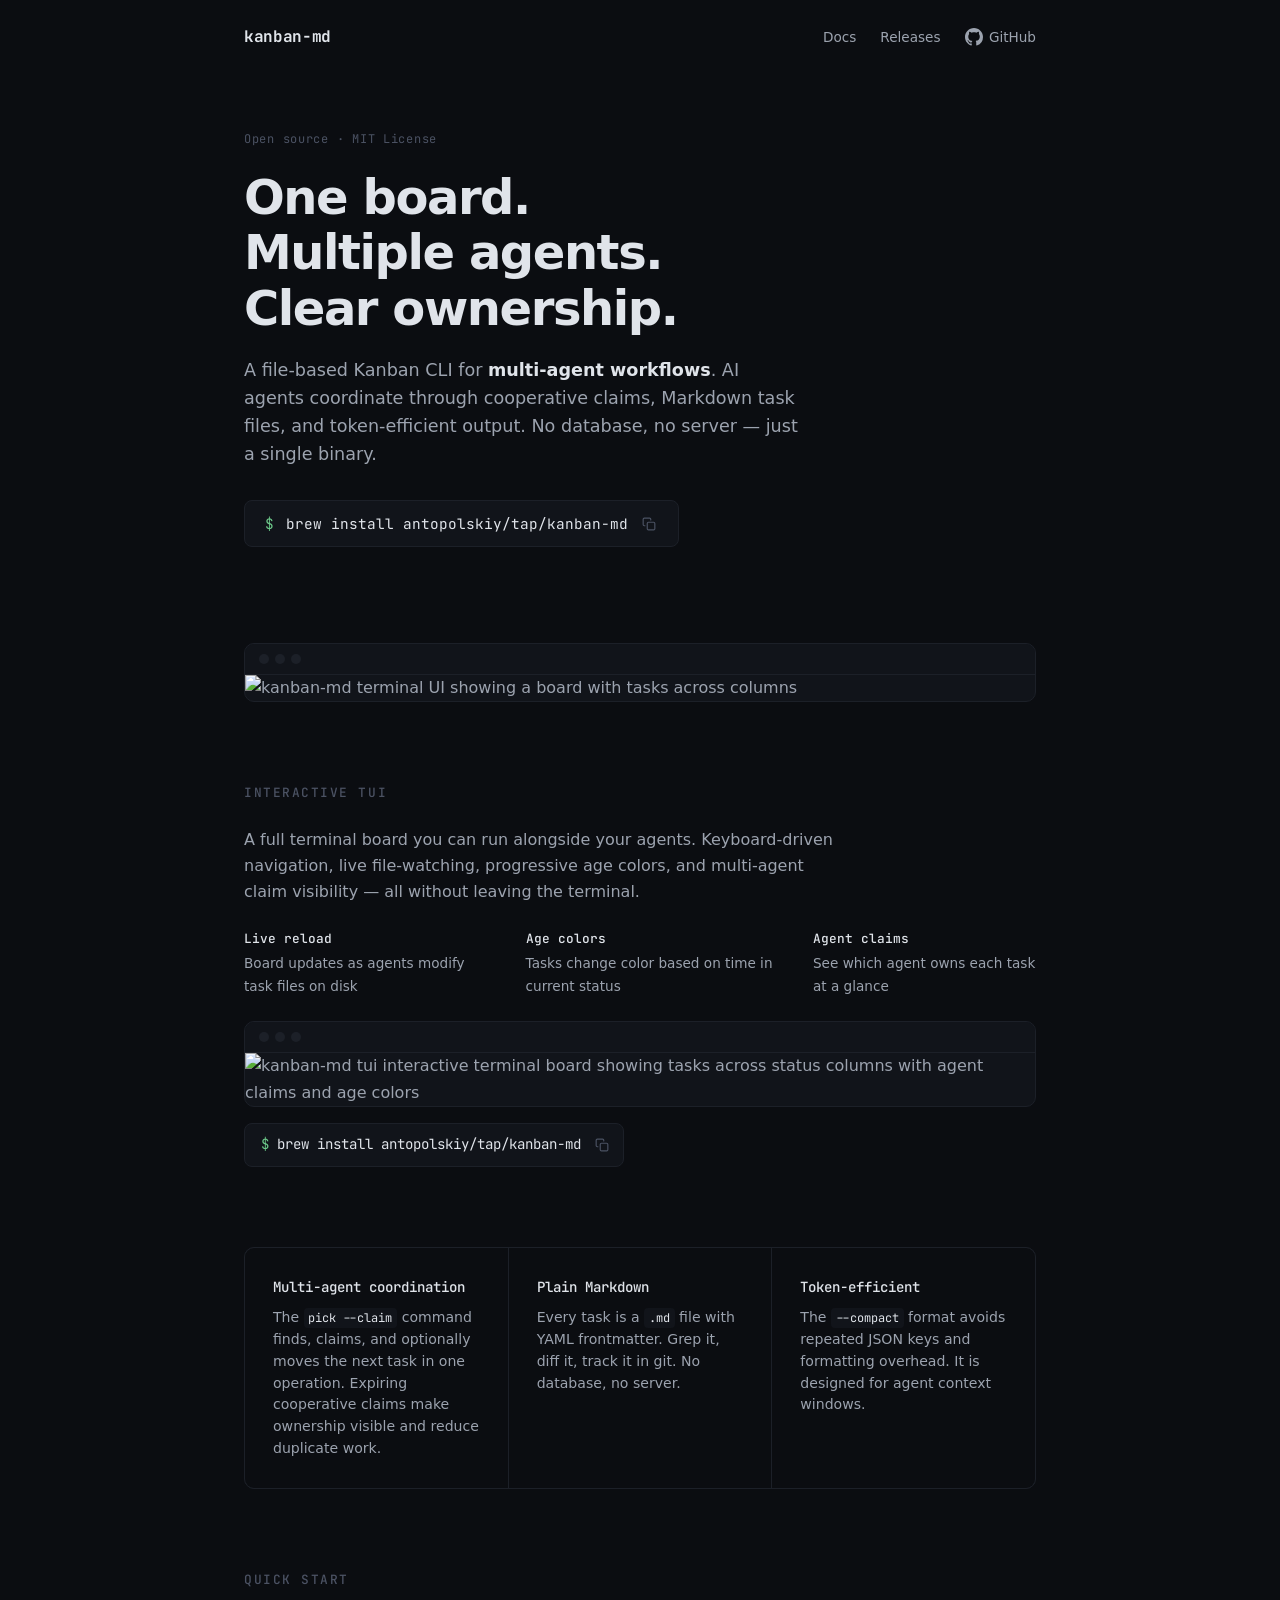
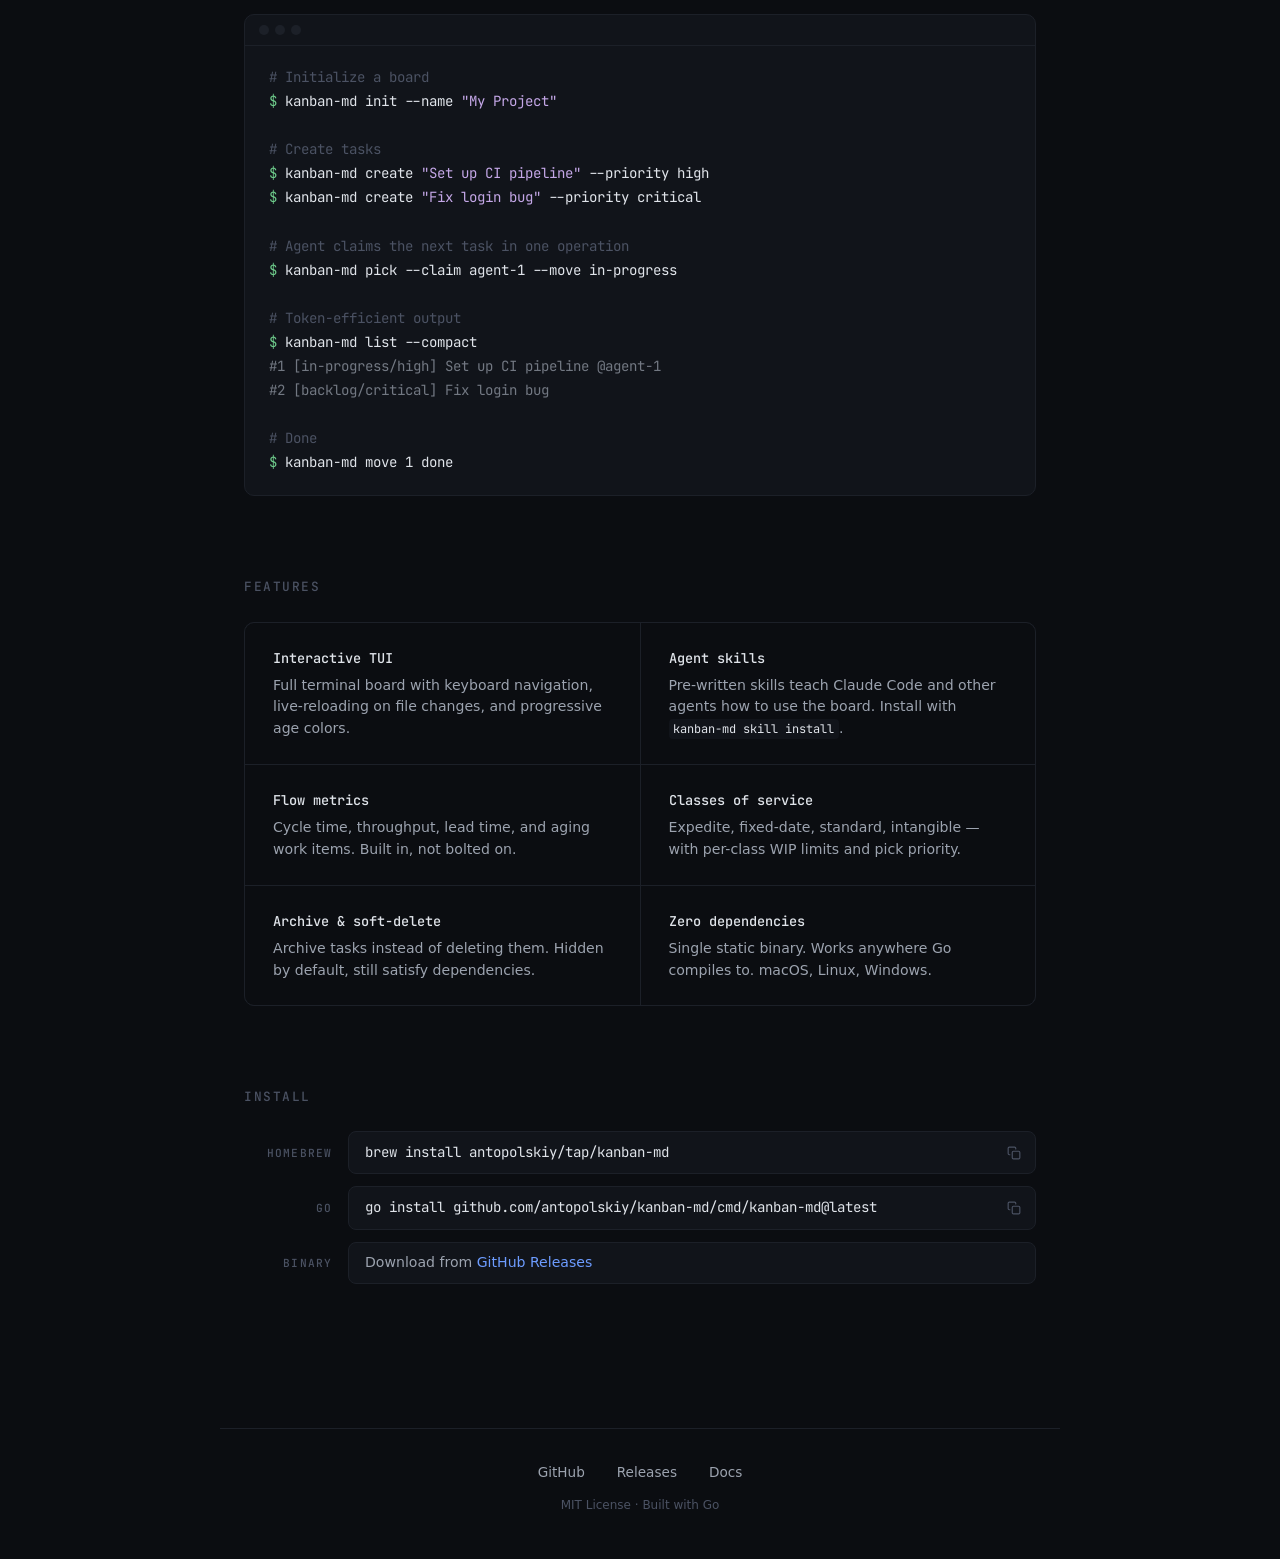
==== commit f5e559be: "docs: align guidance with current behavior Refresh the public and contributor-facing documentation s" ====
--- a/site/index.html
+++ b/site/index.html
@@ -4,9 +4,9 @@
   <meta charset="utf-8">
   <meta name="viewport" content="width=device-width, initial-scale=1">
   <title>kanban-md — File-based Kanban for AI agents and humans</title>
-  <meta name="description" content="A file-based Kanban CLI built for multi-agent workflows. Plain Markdown files, atomic claim operations, token-efficient output. No database, no server.">
+  <meta name="description" content="A file-based Kanban CLI built for multi-agent workflows. Plain Markdown files, cooperative claims, token-efficient output. No database, no server.">
   <meta property="og:title" content="kanban-md — File-based Kanban for AI agents and humans">
-  <meta property="og:description" content="A file-based Kanban CLI built for multi-agent workflows. Plain Markdown files, atomic claim operations, token-efficient output.">
+  <meta property="og:description" content="A file-based Kanban CLI built for multi-agent workflows. Plain Markdown files, cooperative claims, token-efficient output.">
   <meta property="og:type" content="website">
   <meta property="og:image" content="https://raw.githubusercontent.com/antopolskiy/kanban-md/main/assets/demo.gif">
   <link rel="preconnect" href="https://fonts.googleapis.com">
@@ -32,8 +32,8 @@
 
   <section class="hero">
     <p class="hero-badge">Open source &middot; MIT License</p>
-    <h1>One board.<br>Multiple agents.<br>No conflicts.</h1>
-    <p class="hero-sub">A file-based Kanban CLI for <strong>multi-agent workflows</strong>. AI agents coordinate through atomic claims, Markdown task files, and token-efficient output. No database, no server &mdash; just a single binary.</p>
+    <h1>One board.<br>Multiple agents.<br>Clear ownership.</h1>
+    <p class="hero-sub">A file-based Kanban CLI for <strong>multi-agent workflows</strong>. AI agents coordinate through cooperative claims, Markdown task files, and token-efficient output. No database, no server &mdash; just a single binary.</p>
     <div class="hero-install">
       <div class="hero-cmd" data-copy="brew install antopolskiy/tap/kanban-md">
         <span class="prompt">$</span> brew install antopolskiy/tap/kanban-md
@@ -92,8 +92,8 @@
 
   <section class="pillars">
     <div class="pillar">
-      <h3>Multi-agent safe</h3>
-      <p>The <code>pick --claim</code> command atomically finds, claims, and moves the next task. No two agents work on the same thing.</p>
+      <h3>Multi-agent coordination</h3>
+      <p>The <code>pick --claim</code> command finds, claims, and optionally moves the next task in one operation. Expiring cooperative claims make ownership visible and reduce duplicate work.</p>
     </div>
     <div class="pillar">
       <h3>Plain Markdown</h3>
@@ -101,7 +101,7 @@
     </div>
     <div class="pillar">
       <h3>Token-efficient</h3>
-      <p>The <code>--compact</code> format uses 70% fewer tokens than JSON. Designed for agent context windows.</p>
+      <p>The <code>--compact</code> format avoids repeated JSON keys and formatting overhead. It is designed for agent context windows.</p>
     </div>
   </section>
 
@@ -120,7 +120,7 @@
 <span class="prompt">$</span> kanban-md create <span class="s">"Set up CI pipeline"</span> --priority high
 <span class="prompt">$</span> kanban-md create <span class="s">"Fix login bug"</span> --priority critical
 
-<span class="c"># Agent claims the next task atomically</span>
+<span class="c"># Agent claims the next task in one operation</span>
 <span class="prompt">$</span> kanban-md pick --claim agent-1 --move in-progress
 
 <span class="c"># Token-efficient output</span>
